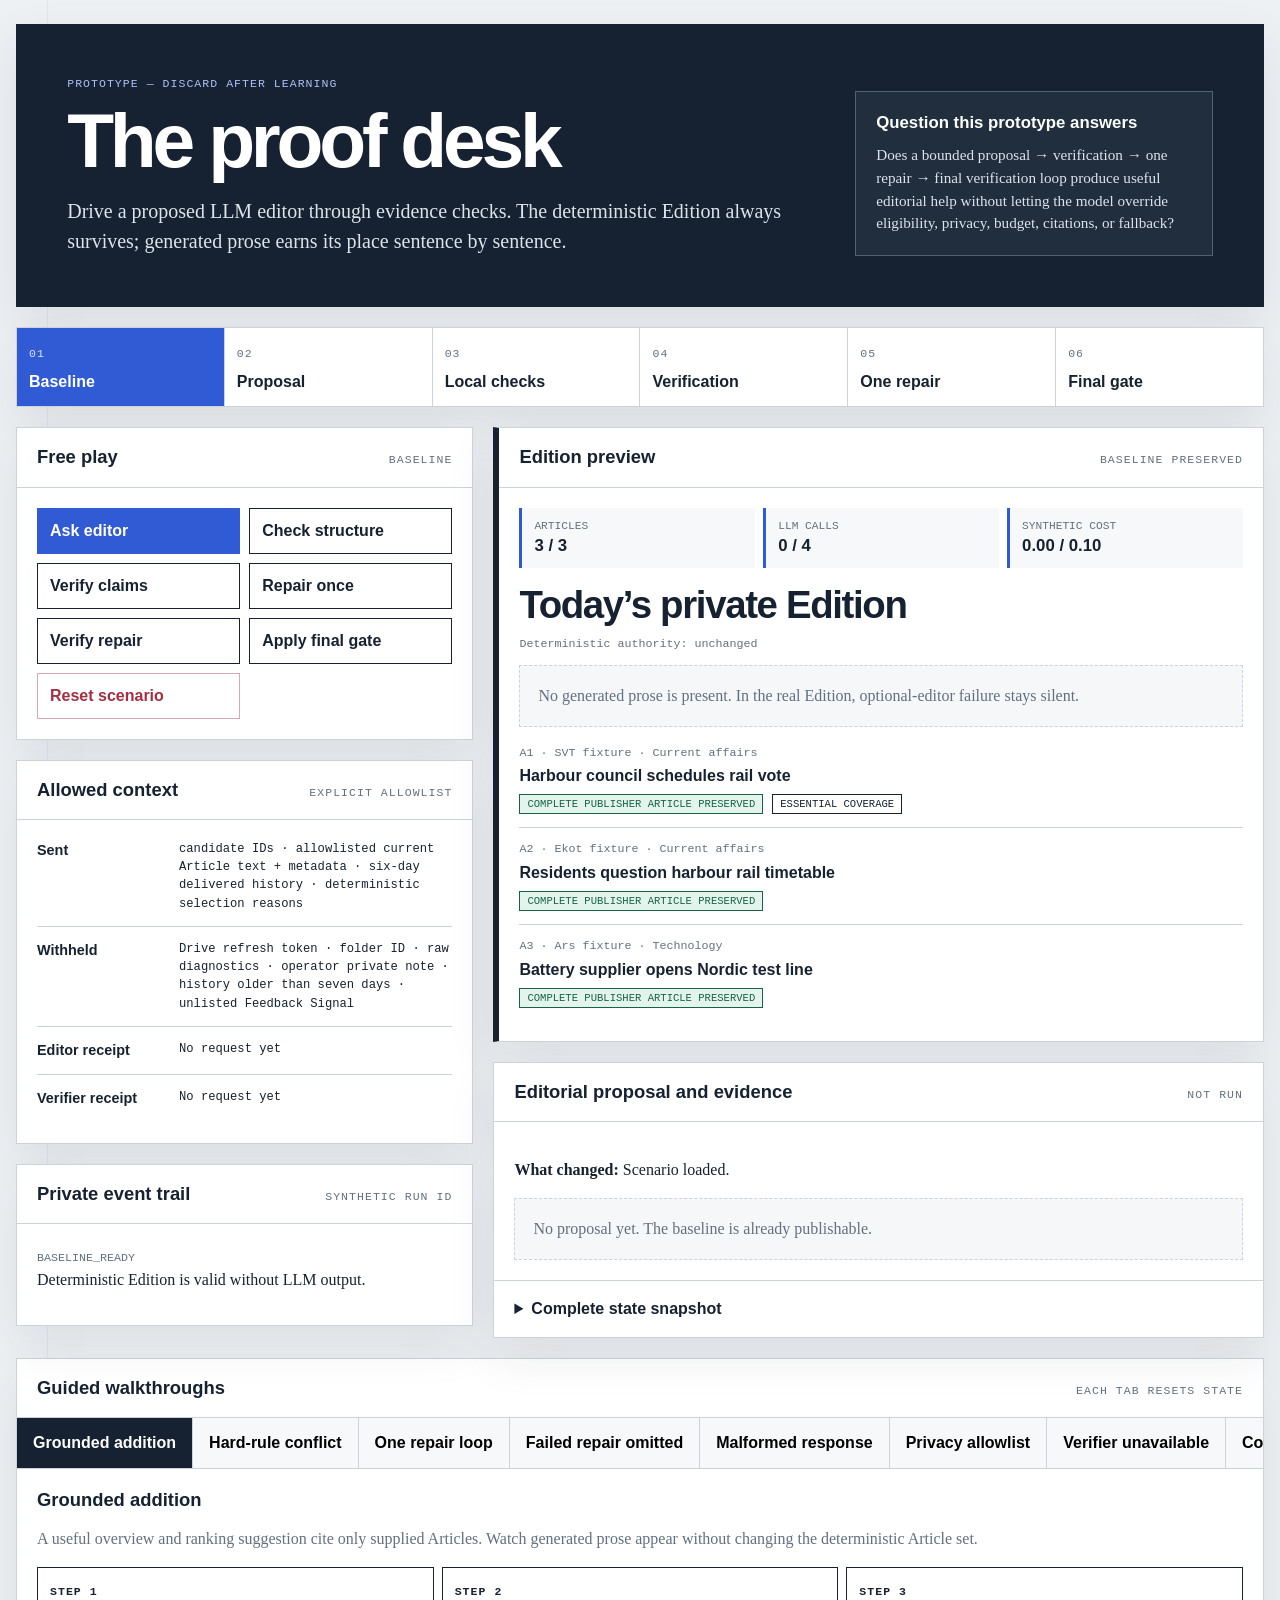
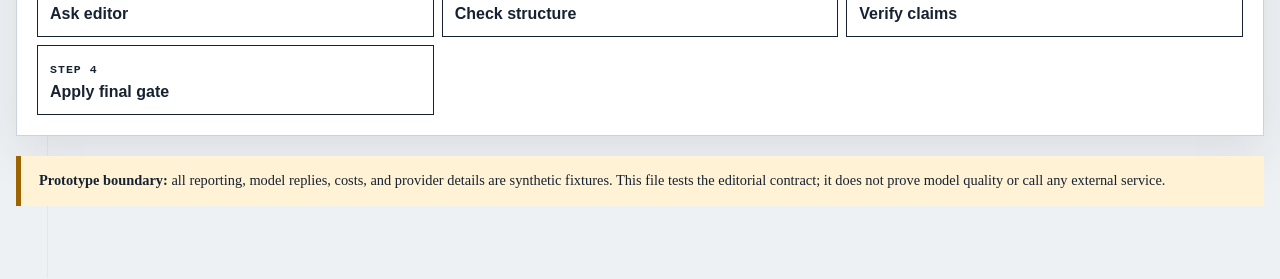
==== prototypes/llm-editor/index.html @ 22c4b96f "prototype: explore verified LLM editor loop" ====
<!DOCTYPE html>
<html lang="en">
<head>
  <meta charset="utf-8">
  <meta name="viewport" content="width=device-width, initial-scale=1">
  <title>LLM editor proof desk — throwaway prototype</title>
  <style>
    :root {
      --paper: #eef1f4;
      --sheet: #ffffff;
      --ink: #162231;
      --muted: #627080;
      --rule: #cbd3dc;
      --blue: #315bd5;
      --blue-soft: #e6ecff;
      --amber: #9d6300;
      --amber-soft: #fff2d5;
      --red: #a52e43;
      --red-soft: #ffe8ec;
      --green: #176348;
      --green-soft: #e2f4ec;
      --shadow: 0 18px 45px rgba(22, 34, 49, 0.09);
      --display: "Avenir Next", Avenir, "Segoe UI", sans-serif;
      --body: Charter, "Bitstream Charter", Georgia, serif;
      --utility: ui-monospace, "SFMono-Regular", Consolas, monospace;
    }

    * { box-sizing: border-box; }

    body {
      margin: 0;
      color: var(--ink);
      background:
        linear-gradient(90deg, transparent 0 47px, rgba(49, 91, 213, 0.08) 47px 48px, transparent 48px),
        var(--paper);
      font-family: var(--body);
      line-height: 1.5;
    }

    button { font: inherit; }
    button:focus-visible, summary:focus-visible { outline: 3px solid #86a2ff; outline-offset: 3px; }

    .shell { width: min(1480px, calc(100% - 32px)); margin: 24px auto 72px; }

    .masthead {
      display: grid;
      grid-template-columns: minmax(0, 1.7fr) minmax(280px, 0.8fr);
      gap: 28px;
      padding: clamp(24px, 4vw, 56px);
      background: var(--ink);
      color: #fff;
      box-shadow: var(--shadow);
    }

    .kicker, .label, .status, .step-number {
      font-family: var(--utility);
      font-size: 0.72rem;
      letter-spacing: 0.09em;
      text-transform: uppercase;
    }

    .kicker { color: #aebff7; }
    h1 { max-width: 820px; margin: 12px 0 18px; font: 700 clamp(2.3rem, 6vw, 5.8rem)/0.96 var(--display); letter-spacing: -0.055em; }
    .lede { max-width: 780px; margin: 0; color: #dce3eb; font-size: clamp(1rem, 1.7vw, 1.25rem); }
    .question { align-self: end; padding: 20px; border: 1px solid #536170; background: #202e3d; }
    .question strong { display: block; margin-bottom: 10px; font: 650 1.05rem/1.3 var(--display); }
    .question p { margin: 0; color: #dce3eb; font-size: 0.95rem; }

    .pipeline {
      display: grid;
      grid-template-columns: repeat(6, 1fr);
      gap: 1px;
      margin: 20px 0;
      background: var(--rule);
      border: 1px solid var(--rule);
      box-shadow: var(--shadow);
    }

    .pipeline-step { min-height: 74px; padding: 12px; background: var(--sheet); }
    .pipeline-step .step-number { color: var(--muted); }
    .pipeline-step strong { display: block; margin-top: 6px; font-family: var(--display); }
    .pipeline-step.active { background: var(--blue); color: #fff; }
    .pipeline-step.active .step-number { color: #dbe4ff; }
    .pipeline-step.done { background: var(--green-soft); }
    .pipeline-step.failed { background: var(--red-soft); }

    .workspace { display: grid; grid-template-columns: minmax(0, 0.92fr) minmax(420px, 1.55fr); gap: 20px; align-items: start; }
    .stack { display: grid; gap: 20px; }
    .panel { background: var(--sheet); border: 1px solid var(--rule); box-shadow: var(--shadow); }
    .panel-head { display: flex; justify-content: space-between; gap: 16px; align-items: baseline; padding: 18px 20px; border-bottom: 1px solid var(--rule); }
    .panel-head h2 { margin: 0; font: 700 1.15rem/1.2 var(--display); }
    .panel-body { padding: 20px; }
    .status { color: var(--muted); }
    .status.good { color: var(--green); }
    .status.warn { color: var(--amber); }
    .status.bad { color: var(--red); }

    .actions { display: grid; grid-template-columns: repeat(2, minmax(0, 1fr)); gap: 9px; }
    .action {
      min-height: 46px;
      border: 1px solid var(--ink);
      background: #fff;
      color: var(--ink);
      cursor: pointer;
      padding: 10px 12px;
      text-align: left;
      font-family: var(--display);
      font-weight: 650;
    }
    .action:hover { background: var(--blue-soft); border-color: var(--blue); }
    .action.primary { background: var(--blue); border-color: var(--blue); color: #fff; }
    .action.reset { color: var(--red); border-color: #d8a7b0; }

    .metrics { display: grid; grid-template-columns: repeat(3, 1fr); gap: 8px; margin-bottom: 18px; }
    .metric { padding: 12px; background: #f6f8fa; border-left: 3px solid var(--blue); }
    .metric span { display: block; color: var(--muted); font: 0.7rem var(--utility); text-transform: uppercase; }
    .metric strong { display: block; margin-top: 4px; font: 700 1.05rem var(--display); }

    .article, .addition, .finding, .event, .manifest-row { border-top: 1px solid var(--rule); padding: 13px 0; }
    .article:first-child, .addition:first-child, .finding:first-child, .event:first-child, .manifest-row:first-child { border-top: 0; padding-top: 0; }
    .article h3, .addition h3 { margin: 4px 0; font: 700 1rem/1.25 var(--display); }
    .meta { color: var(--muted); font-family: var(--utility); font-size: 0.73rem; }
    .badge { display: inline-block; margin-right: 5px; padding: 3px 7px; border: 1px solid currentColor; font: 0.66rem var(--utility); text-transform: uppercase; }
    .badge.ai { color: var(--blue); background: var(--blue-soft); }
    .badge.supported { color: var(--green); background: var(--green-soft); }
    .badge.unsupported, .badge.omitted { color: var(--red); background: var(--red-soft); }
    .badge.uncertain { color: var(--amber); background: var(--amber-soft); }
    .citation { color: var(--blue); font: 0.72rem var(--utility); white-space: nowrap; }

    .edition-preview { border-left: 6px solid var(--ink); }
    .edition-title { margin: 0 0 6px; font: 750 clamp(1.6rem, 3vw, 2.5rem)/1 var(--display); letter-spacing: -0.035em; }
    .empty-addition { padding: 18px; color: var(--muted); background: #f5f7f9; border: 1px dashed var(--rule); }

    .tabs { display: flex; overflow-x: auto; border-bottom: 1px solid var(--rule); }
    .tab { flex: 0 0 auto; border: 0; border-right: 1px solid var(--rule); padding: 13px 16px; background: #f6f8fa; cursor: pointer; font-family: var(--display); font-weight: 650; }
    .tab[aria-selected="true"] { background: var(--ink); color: #fff; }
    .walkthrough { display: grid; gap: 16px; }
    .walkthrough h3 { margin: 0; font: 700 1.15rem var(--display); }
    .walkthrough p { margin: 0; color: var(--muted); }
    .guided-steps { display: grid; grid-template-columns: repeat(3, minmax(0, 1fr)); gap: 8px; }
    .guided-steps button { min-height: 52px; }

    .manifest-row { display: grid; grid-template-columns: 130px 1fr; gap: 12px; font-size: 0.9rem; }
    .manifest-row strong { font-family: var(--display); }
    .manifest-row code { font-family: var(--utility); font-size: 0.76rem; overflow-wrap: anywhere; }

    details { border-top: 1px solid var(--rule); }
    summary { padding: 16px 20px; cursor: pointer; font-family: var(--display); font-weight: 700; }
    pre { max-height: 520px; overflow: auto; margin: 0; padding: 20px; background: #101923; color: #dce7f3; font: 0.75rem/1.55 var(--utility); white-space: pre-wrap; }

    .prototype-note { margin-top: 20px; padding: 14px 18px; background: var(--amber-soft); border-left: 5px solid var(--amber); font-size: 0.9rem; }
    .walkthrough-panel { margin-top: 20px; }
    .articles { margin-top: 18px; }

    @media (max-width: 980px) {
      .masthead, .workspace { grid-template-columns: 1fr; }
      .pipeline { grid-template-columns: repeat(3, 1fr); }
    }
    @media (max-width: 620px) {
      .shell { width: min(100% - 16px, 1480px); margin-top: 8px; }
      .masthead { padding: 24px 20px; }
      .pipeline { grid-template-columns: repeat(2, 1fr); }
      .actions, .guided-steps, .metrics { grid-template-columns: 1fr; }
      .manifest-row { grid-template-columns: 1fr; gap: 3px; }
    }
    @media (prefers-reduced-motion: reduce) { * { scroll-behavior: auto !important; } }
  </style>
</head>
<body>
  <main class="shell">
    <header class="masthead">
      <div>
        <div class="kicker">Prototype — discard after learning</div>
        <h1>The proof desk</h1>
        <p class="lede">Drive a proposed LLM editor through evidence checks. The deterministic Edition always survives; generated prose earns its place sentence by sentence.</p>
      </div>
      <aside class="question">
        <strong>Question this prototype answers</strong>
        <p>Does a bounded proposal → verification → one repair → final verification loop produce useful editorial help without letting the model override eligibility, privacy, budget, citations, or fallback?</p>
      </aside>
    </header>

    <section id="pipeline" class="pipeline" aria-label="Editorial verification pipeline"></section>

    <div class="workspace">
      <div class="stack">
        <section class="panel">
          <div class="panel-head">
            <h2>Free play</h2>
            <span id="phaseStatus" class="status"></span>
          </div>
          <div class="panel-body">
            <div class="actions">
              <button type="button" class="action primary" data-action="REQUEST_PROPOSAL">Ask editor</button>
              <button type="button" class="action" data-action="VALIDATE_PROPOSAL">Check structure</button>
              <button type="button" class="action" data-action="VERIFY">Verify claims</button>
              <button type="button" class="action" data-action="REPAIR">Repair once</button>
              <button type="button" class="action" data-action="REVERIFY">Verify repair</button>
              <button type="button" class="action" data-action="APPLY_GATE">Apply final gate</button>
              <button type="button" class="action reset" data-action="RESET">Reset scenario</button>
            </div>
          </div>
        </section>

        <section class="panel">
          <div class="panel-head">
            <h2>Allowed context</h2>
            <span class="status">explicit allowlist</span>
          </div>
          <div id="manifest" class="panel-body"></div>
        </section>

        <section class="panel">
          <div class="panel-head">
            <h2>Private event trail</h2>
            <span class="status">synthetic Run ID</span>
          </div>
          <div id="events" class="panel-body"></div>
        </section>
      </div>

      <div class="stack">
        <section class="panel edition-preview">
          <div class="panel-head">
            <h2>Edition preview</h2>
            <span id="editionStatus" class="status"></span>
          </div>
          <div id="edition" class="panel-body"></div>
        </section>

        <section class="panel">
          <div class="panel-head">
            <h2>Editorial proposal and evidence</h2>
            <span id="proposalStatus" class="status"></span>
          </div>
          <div id="evidence" class="panel-body"></div>
          <details>
            <summary>Complete state snapshot</summary>
            <pre id="stateDump"></pre>
          </details>
        </section>
      </div>
    </div>

    <section class="panel walkthrough-panel">
      <div class="panel-head">
        <h2>Guided walkthroughs</h2>
        <span class="status">each tab resets state</span>
      </div>
      <div id="tabs" class="tabs" role="tablist" aria-label="Prototype scenarios"></div>
      <div id="walkthrough" class="panel-body"></div>
    </section>

    <p class="prototype-note"><strong>Prototype boundary:</strong> all reporting, model replies, costs, and provider details are synthetic fixtures. This file tests the editorial contract; it does not prove model quality or call any external service.</p>
  </main>

  <script>
    const EditorLoop = (() => {
      const ARTICLES = [
        { id: "A1", source: "SVT fixture", section: "Current affairs", title: "Harbour council schedules rail vote", selected: true, essential: true },
        { id: "A2", source: "Ekot fixture", section: "Current affairs", title: "Residents question harbour rail timetable", selected: true, essential: false },
        { id: "A3", source: "Ars fixture", section: "Technology", title: "Battery supplier opens Nordic test line", selected: true, essential: false },
        { id: "M1", source: "Muted fixture", section: "Technology", title: "Rumour repeats an old launch claim", selected: false, essential: false }
      ];

      const SCENARIOS = {
        happy: {
          title: "Grounded addition",
          description: "A useful overview and ranking suggestion cite only supplied Articles. Watch generated prose appear without changing the deterministic Article set.",
          proposal: "grounded", verification: "supported", repair: "none", costCap: 0.10, estimatedWorstCase: 0.07,
          steps: ["REQUEST_PROPOSAL", "VALIDATE_PROPOSAL", "VERIFY", "APPLY_GATE"]
        },
        authority: {
          title: "Hard-rule conflict",
          description: "The editor tries to revive a muted Article and overrule Essential Coverage. Local validation must reject the proposal before verification.",
          proposal: "authority_violation", verification: "unused", repair: "none", costCap: 0.10, estimatedWorstCase: 0.07,
          steps: ["REQUEST_PROPOSAL", "VALIDATE_PROPOSAL", "APPLY_GATE"]
        },
        repair: {
          title: "One repair loop",
          description: "One unsupported claim is found. The editor gets one repair, and the repaired prose must pass a second verification before publication.",
          proposal: "unsupported", verification: "unsupported", repair: "successful", costCap: 0.10, estimatedWorstCase: 0.09,
          steps: ["REQUEST_PROPOSAL", "VALIDATE_PROPOSAL", "VERIFY", "REPAIR", "REVERIFY", "APPLY_GATE"]
        },
        failedRepair: {
          title: "Failed repair omitted",
          description: "The single repair still contains an unsupported claim. No second repair is allowed; all optional output is omitted.",
          proposal: "unsupported", verification: "unsupported", repair: "failed", costCap: 0.10, estimatedWorstCase: 0.09,
          steps: ["REQUEST_PROPOSAL", "VALIDATE_PROPOSAL", "VERIFY", "REPAIR", "REVERIFY", "APPLY_GATE"]
        },
        malformed: {
          title: "Malformed response",
          description: "The provider returns invalid structured output. No verifier call is made and the deterministic Edition remains untouched.",
          proposal: "malformed", verification: "unused", repair: "none", costCap: 0.10, estimatedWorstCase: 0.07,
          steps: ["REQUEST_PROPOSAL", "VALIDATE_PROPOSAL", "APPLY_GATE"]
        },
        privacy: {
          title: "Privacy allowlist",
          description: "Sensitive sentinels exist in private state but are excluded from both editor and verifier receipts. Only explicitly allowed fields cross the boundary.",
          proposal: "grounded", verification: "supported", repair: "none", costCap: 0.10, estimatedWorstCase: 0.07,
          steps: ["REQUEST_PROPOSAL", "VALIDATE_PROPOSAL", "VERIFY", "APPLY_GATE"]
        },
        verifier: {
          title: "Verifier unavailable",
          description: "The proposal is structurally valid but cannot be verified. The optional layer stays silent; the baseline Edition still publishes.",
          proposal: "grounded", verification: "unavailable", repair: "none", costCap: 0.10, estimatedWorstCase: 0.07,
          steps: ["REQUEST_PROPOSAL", "VALIDATE_PROPOSAL", "VERIFY", "APPLY_GATE"]
        },
        cost: {
          title: "Cost reserve stop",
          description: "Worst-case proposal, verification, repair, and re-verification cost cannot be reserved. No provider call occurs.",
          proposal: "grounded", verification: "unused", repair: "none", costCap: 0.04, estimatedWorstCase: 0.09,
          steps: ["REQUEST_PROPOSAL", "APPLY_GATE"]
        }
      };

      const PHASES = ["baseline", "proposal", "structure", "verification", "repair", "gate"];

      function copy(value) { return JSON.parse(JSON.stringify(value)); }

      function initialState(scenarioKey = "happy") {
        const scenario = SCENARIOS[scenarioKey];
        return {
          scenarioKey,
          scenario: copy(scenario),
          runId: "proto-run-14",
          phase: "baseline",
          calls: { used: 0, maximum: 4, estimatedSpent: 0, ceiling: scenario.costCap, worstCaseReserve: scenario.estimatedWorstCase },
          manifest: {
            sent: ["candidate IDs", "allowlisted current Article text + metadata", "six-day delivered history", "deterministic selection reasons"],
            withheld: ["Drive refresh token", "folder ID", "raw diagnostics", "operator private note", "history older than seven days", "unlisted Feedback Signal"],
            editorReceipt: [],
            verifierReceipt: []
          },
          deterministic: {
            selectedArticleIds: ["A1", "A2", "A3"],
            essentialArticleIds: ["A1"],
            excludedArticleIds: ["M1"],
            budget: { maxArticles: 3, filled: 3 },
            authority: "unchanged"
          },
          proposal: null,
          structure: { status: "not_checked", reasons: [] },
          verification: { status: "not_run", findings: [] },
          repair: { attempted: false, status: "not_run" },
          outcome: { status: "baseline_ready", additions: [], suggestions: [], readerNote: null },
          events: [{ code: "BASELINE_READY", message: "Deterministic Edition is valid without LLM output." }],
          lastChange: "Scenario loaded."
        };
      }

      function groundedProposal(kind) {
        const unsupported = kind === "unsupported";
        return {
          schemaVersion: 1,
          validJson: kind !== "malformed",
          ranking: [
            { articleId: "A2", editorialPriority: "raise", reason: "Adds a resident perspective", citations: ["A2"] }
          ],
          clusterSuggestions: [
            { candidateIds: ["A1", "A2"], eventLabel: "Harbour rail vote", evidence: ["A1", "A2"], status: "advisory" }
          ],
          additions: [
            {
              id: "OVERVIEW-1",
              type: "Main Section Overview",
              section: "Current affairs",
              claims: [
                { id: "C1", text: "The harbour rail plan returns to the council for a scheduled vote.", citations: ["A1"] },
                { id: "C2", text: unsupported ? "The plan will cut every resident’s travel costs." : "Residents are questioning the proposed timetable.", citations: ["A2"] }
              ]
            },
            {
              id: "SUMMARY-A3",
              type: "Article Summary",
              articleId: "A3",
              claims: [
                { id: "C3", text: "A Nordic battery test line is opening for supplier trials.", citations: ["A3"] }
              ]
            }
          ]
        };
      }

      function proposalFor(kind) {
        if (kind === "malformed") return { raw: "{ additions: [ missing quote ]", validJson: false };
        if (kind === "authority_violation") {
          const proposal = groundedProposal("grounded");
          proposal.ranking.unshift({ articleId: "M1", editorialPriority: "raise", reason: "Include muted rumour", citations: ["M1"] });
          proposal.ranking.push({ articleId: "A1", editorialPriority: "lower", reason: "Remove essential item", citations: ["A1"] });
          return proposal;
        }
        return groundedProposal(kind);
      }

      function structuralCheck(state) {
        if (!state.proposal || state.proposal.validJson === false) return ["Response is not valid schema-conforming JSON."];
        const refs = [];
        (state.proposal.ranking || []).forEach(item => refs.push(item.articleId));
        (state.proposal.clusterSuggestions || []).forEach(item => refs.push(...item.candidateIds));
        (state.proposal.additions || []).forEach(addition => addition.claims.forEach(claim => refs.push(...claim.citations)));
        const forbidden = refs.filter(id => !state.deterministic.selectedArticleIds.includes(id));
        const reasons = [];
        if (forbidden.length) reasons.push(`References ineligible or unsupplied IDs: ${[...new Set(forbidden)].join(", ")}.`);
        if ((state.proposal.ranking || []).some(item => state.deterministic.essentialArticleIds.includes(item.articleId) && item.editorialPriority === "lower")) {
          reasons.push("Attempts to lower deterministic Essential Coverage.");
        }
        return reasons;
      }

      function findingsFor(state, repaired = false) {
        const claims = (state.proposal?.additions || []).flatMap(addition => addition.claims);
        if (repaired) return claims.map(claim => ({ claimId: claim.id, status: "supported", citations: claim.citations }));
        return claims.map(claim => ({
          claimId: claim.id,
          status: state.scenario.verification === "unsupported" && claim.id === "C2" ? "unsupported" : "supported",
          citations: claim.citations
        }));
      }

      function addEvent(next, code, message) {
        next.events.push({ code, message });
        next.lastChange = message;
        return next;
      }

      function fallback(next, code, reason) {
        next.phase = "gate";
        next.outcome = { status: "deterministic_fallback", additions: [], suggestions: [], readerNote: null };
        next.deterministic.authority = "unchanged";
        return addEvent(next, code, reason);
      }

      function reduce(state, action) {
        if (action.type === "RESET") return initialState(state.scenarioKey);
        if (action.type === "LOAD_SCENARIO") return initialState(action.scenarioKey);
        const next = copy(state);

        if (action.type === "REQUEST_PROPOSAL") {
          if (state.phase !== "baseline") return addEvent(next, "ACTION_IGNORED", "Editor can only start from the deterministic baseline.");
          if (state.calls.worstCaseReserve > state.calls.ceiling) return fallback(next, "COST_RESERVE_REJECTED", "Worst-case proposal, verification, repair, and re-verification cost cannot be reserved. No provider call made.");
          next.calls.used += 1;
          next.calls.estimatedSpent = 0.02;
          next.manifest.editorReceipt = [...next.manifest.sent];
          next.proposal = proposalFor(state.scenario.proposal);
          next.phase = "proposal";
          next.outcome.status = "proposal_received";
          return addEvent(next, "PROPOSAL_RECEIVED", "Structured editorial proposal received; deterministic Edition unchanged.");
        }

        if (action.type === "VALIDATE_PROPOSAL") {
          if (state.phase !== "proposal") return addEvent(next, "ACTION_IGNORED", "Structure can only be checked after a proposal arrives.");
          const reasons = structuralCheck(next);
          next.structure = { status: reasons.length ? "rejected" : "accepted", reasons };
          next.phase = "structure";
          if (reasons.length) return addEvent(next, "PROPOSAL_REJECTED", "Local structure or authority checks rejected the proposal before verification.");
          return addEvent(next, "PROPOSAL_ACCEPTED", "JSON shape, citation IDs, and deterministic authority checks passed.");
        }

        if (action.type === "VERIFY") {
          if (state.phase !== "structure" || state.structure.status !== "accepted") return addEvent(next, "ACTION_IGNORED", "Claims can only be verified after local checks pass.");
          if (state.scenario.verification === "unavailable") return fallback(next, "VERIFIER_UNAVAILABLE", "Verifier unavailable; all optional output discarded without a reader-facing error.");
          next.calls.used += 1;
          next.calls.estimatedSpent = 0.04;
          next.manifest.verifierReceipt = [...next.manifest.sent];
          next.verification.findings = findingsFor(next, false);
          const failed = next.verification.findings.some(item => item.status !== "supported");
          next.verification.status = failed ? "repair_required" : "supported";
          next.phase = "verification";
          return addEvent(next, failed ? "CLAIM_REJECTED" : "CLAIMS_SUPPORTED", failed ? "At least one claim is unsupported; one repair is available." : "Every factual sentence is supported by supplied citations.");
        }

        if (action.type === "REPAIR") {
          if (state.phase !== "verification" || state.verification.status !== "repair_required") return addEvent(next, "ACTION_IGNORED", "Repair is available only after a failed verification.");
          next.calls.used += 1;
          next.calls.estimatedSpent = 0.06;
          next.repair = { attempted: true, status: "received" };
          if (state.scenario.repair === "successful") {
            const claim = next.proposal.additions.flatMap(addition => addition.claims).find(item => item.id === "C2");
            claim.text = "Residents are questioning the proposed timetable.";
            claim.citations = ["A2"];
          }
          next.phase = "repair";
          return addEvent(next, "REPAIR_RECEIVED", "One repaired proposal received. New prose remains unpublished until verified again.");
        }

        if (action.type === "REVERIFY") {
          if (state.phase !== "repair") return addEvent(next, "ACTION_IGNORED", "Only repaired prose can enter final verification.");
          next.calls.used += 1;
          next.calls.estimatedSpent = 0.08;
          next.verification.findings = findingsFor(next, state.scenario.repair === "successful");
          const failed = next.verification.findings.some(item => item.status !== "supported");
          next.verification.status = failed ? "rejected_final" : "supported_after_repair";
          next.phase = "verification";
          return addEvent(next, failed ? "REPAIR_REJECTED" : "REPAIR_SUPPORTED", failed ? "Repaired prose still has unresolved claims; no further loop is allowed." : "The single repair passed fresh verification.");
        }

        if (action.type === "APPLY_GATE") {
          if (["supported", "supported_after_repair"].includes(state.verification.status) && state.structure.status === "accepted") {
            next.phase = "gate";
            next.outcome = {
              status: "enhanced",
              additions: copy(state.proposal.additions),
              suggestions: ["A2 receives a bounded editorial raise", "A1 + A2 sent to deterministic cluster evaluation"],
              readerNote: "AI-generated from the cited Articles and automatically reviewed."
            };
            next.deterministic.authority = "re-applied after advisory suggestions";
            return addEvent(next, "ENHANCEMENT_ACCEPTED", "Verified additions published; advisory suggestions passed back through deterministic constraints.");
          }
          if (["rejected", "rejected_final"].includes(state.structure.status) || state.verification.status === "rejected_final") {
            return fallback(next, "ENHANCEMENT_OMITTED", "Optional output failed its final gate; deterministic Edition retained.");
          }
          if (state.outcome.status === "deterministic_fallback") return addEvent(next, "FALLBACK_CONFIRMED", "Deterministic fallback already selected.");
          return addEvent(next, "ACTION_IGNORED", "Final gate needs verified prose or a terminal failure.");
        }

        return addEvent(next, "UNKNOWN_ACTION", `Unknown action: ${action.type}`);
      }

      return { ARTICLES, SCENARIOS, PHASES, initialState, reduce };
    })();

    let state = EditorLoop.initialState();

    const el = id => document.getElementById(id);
    const escapeHtml = value => String(value).replace(/[&<>"]/g, character => ({ "&": "&amp;", "<": "&lt;", ">": "&gt;", '"': "&quot;" })[character]);
    const phaseIndex = phase => ({ baseline: 0, proposal: 1, structure: 2, verification: 3, repair: 4, gate: 5 })[phase] ?? 0;

    function renderPipeline() {
      const active = phaseIndex(state.phase);
      const names = ["Baseline", "Proposal", "Local checks", "Verification", "One repair", "Final gate"];
      el("pipeline").innerHTML = names.map((name, index) => {
        let cls = "pipeline-step";
        if (index < active) cls += " done";
        if (index === active) cls += " active";
        if (state.outcome.status === "deterministic_fallback" && index === active) cls += " failed";
        return `<div class="${cls}"><span class="step-number">${String(index + 1).padStart(2, "0")}</span><strong>${name}</strong></div>`;
      }).join("");
    }

    function renderManifest() {
      const rows = [
        ["Sent", state.manifest.sent.join(" · ")],
        ["Withheld", state.manifest.withheld.join(" · ")],
        ["Editor receipt", state.manifest.editorReceipt.length ? state.manifest.editorReceipt.join(" · ") : "No request yet"],
        ["Verifier receipt", state.manifest.verifierReceipt.length ? state.manifest.verifierReceipt.join(" · ") : "No request yet"]
      ];
      el("manifest").innerHTML = rows.map(([key, value]) => `<div class="manifest-row"><strong>${key}</strong><code>${escapeHtml(value)}</code></div>`).join("");
    }

    function renderEdition() {
      const enhanced = state.outcome.status === "enhanced";
      const additions = enhanced ? state.outcome.additions : [];
      const additionHtml = additions.length ? additions.map(addition => `
        <article class="addition">
          <span class="badge ai">${escapeHtml(addition.type)}</span>
          <h3>${escapeHtml(addition.section || `About ${addition.articleId}`)}</h3>
          ${addition.claims.map(claim => `<p>${escapeHtml(claim.text)} <span class="citation">[${claim.citations.join(", ")}]</span></p>`).join("")}
        </article>`).join("") : `<div class="empty-addition">No generated prose is present. In the real Edition, optional-editor failure stays silent.</div>`;
      const articles = EditorLoop.ARTICLES.filter(article => state.deterministic.selectedArticleIds.includes(article.id)).map(article => `
        <article class="article">
          <div class="meta">${article.id} · ${escapeHtml(article.source)} · ${escapeHtml(article.section)}</div>
          <h3>${escapeHtml(article.title)}</h3>
          <span class="badge supported">Complete publisher Article preserved</span>
          ${article.essential ? '<span class="badge">Essential Coverage</span>' : ''}
        </article>`).join("");
      el("edition").innerHTML = `
        <div class="metrics">
          <div class="metric"><span>Articles</span><strong>${state.deterministic.selectedArticleIds.length} / ${state.deterministic.budget.maxArticles}</strong></div>
          <div class="metric"><span>LLM calls</span><strong>${state.calls.used} / ${state.calls.maximum}</strong></div>
          <div class="metric"><span>Synthetic cost</span><strong>${state.calls.estimatedSpent.toFixed(2)} / ${state.calls.ceiling.toFixed(2)}</strong></div>
        </div>
        <h3 class="edition-title">Today’s private Edition</h3>
        <p class="meta">Deterministic authority: ${escapeHtml(state.deterministic.authority)}</p>
        ${enhanced ? `<p><span class="badge ai">Editorial Addition</span> ${escapeHtml(state.outcome.readerNote)}</p>` : ""}
        ${additionHtml}
        <div class="articles">${articles}</div>`;
      const status = enhanced ? "Verified enhancement" : state.outcome.status === "deterministic_fallback" ? "Deterministic fallback" : "Baseline preserved";
      el("editionStatus").textContent = status;
      el("editionStatus").className = `status ${enhanced ? "good" : state.outcome.status === "deterministic_fallback" ? "warn" : ""}`;
    }

    function renderEvidence() {
      const proposal = state.proposal;
      const findings = state.verification.findings || [];
      const additions = proposal?.additions || [];
      let html = `<p><strong>What changed:</strong> ${escapeHtml(state.lastChange)}</p>`;
      if (!proposal) html += `<div class="empty-addition">No proposal yet. The baseline is already publishable.</div>`;
      if (proposal?.validJson === false) html += `<div class="finding"><span class="badge unsupported">Malformed</span><p>Structured output cannot be parsed or validated.</p></div>`;
      additions.forEach(addition => {
        html += `<article class="addition"><div class="meta">${escapeHtml(addition.id)} · ${escapeHtml(addition.type)}</div>`;
        addition.claims.forEach(claim => {
          const finding = findings.find(item => item.claimId === claim.id);
          const status = finding?.status || "not verified";
          html += `<div class="finding"><span class="badge ${status === "supported" ? "supported" : status === "not verified" ? "" : "unsupported"}">${escapeHtml(status)}</span><p>${escapeHtml(claim.text)} <span class="citation">[${claim.citations.join(", ")}]</span></p></div>`;
        });
        html += `</article>`;
      });
      if (state.structure.reasons.length) html += state.structure.reasons.map(reason => `<div class="finding"><span class="badge unsupported">Local rejection</span><p>${escapeHtml(reason)}</p></div>`).join("");
      el("evidence").innerHTML = html;
      el("proposalStatus").textContent = state.verification.status.replaceAll("_", " ");
      el("proposalStatus").className = `status ${state.verification.status.includes("supported") ? "good" : state.verification.status.includes("reject") || state.structure.status === "rejected" ? "bad" : ""}`;
      el("stateDump").textContent = JSON.stringify(state, null, 2);
    }

    function renderEvents() {
      el("events").innerHTML = [...state.events].reverse().map(event => `<div class="event"><span class="meta">${escapeHtml(event.code)}</span><br>${escapeHtml(event.message)}</div>`).join("");
    }

    function renderTabs() {
      el("tabs").innerHTML = Object.entries(EditorLoop.SCENARIOS).map(([key, scenario]) => `<button type="button" class="tab" role="tab" aria-selected="${state.scenarioKey === key}" data-scenario="${key}">${escapeHtml(scenario.title)}</button>`).join("");
      const scenario = EditorLoop.SCENARIOS[state.scenarioKey];
      el("walkthrough").innerHTML = `<div class="walkthrough"><h3>${escapeHtml(scenario.title)}</h3><p>${escapeHtml(scenario.description)}</p><div class="guided-steps">${scenario.steps.map((step, index) => `<button type="button" class="action" data-action="${step}"><span class="step-number">Step ${index + 1}</span><br>${escapeHtml({ REQUEST_PROPOSAL: "Ask editor", VALIDATE_PROPOSAL: "Check structure", VERIFY: "Verify claims", REPAIR: "Repair once", REVERIFY: "Verify repair", APPLY_GATE: "Apply final gate" }[step])}</button>`).join("")}</div></div>`;
    }

    function render() {
      renderPipeline();
      renderManifest();
      renderEdition();
      renderEvidence();
      renderEvents();
      renderTabs();
      el("phaseStatus").textContent = state.phase;
    }

    document.addEventListener("click", event => {
      const scenarioButton = event.target.closest("[data-scenario]");
      if (scenarioButton) {
        state = EditorLoop.reduce(state, { type: "LOAD_SCENARIO", scenarioKey: scenarioButton.dataset.scenario });
        render();
        return;
      }
      const actionButton = event.target.closest("[data-action]");
      if (actionButton) {
        state = EditorLoop.reduce(state, { type: actionButton.dataset.action });
        render();
      }
    });

    render();
  </script>
</body>
</html>
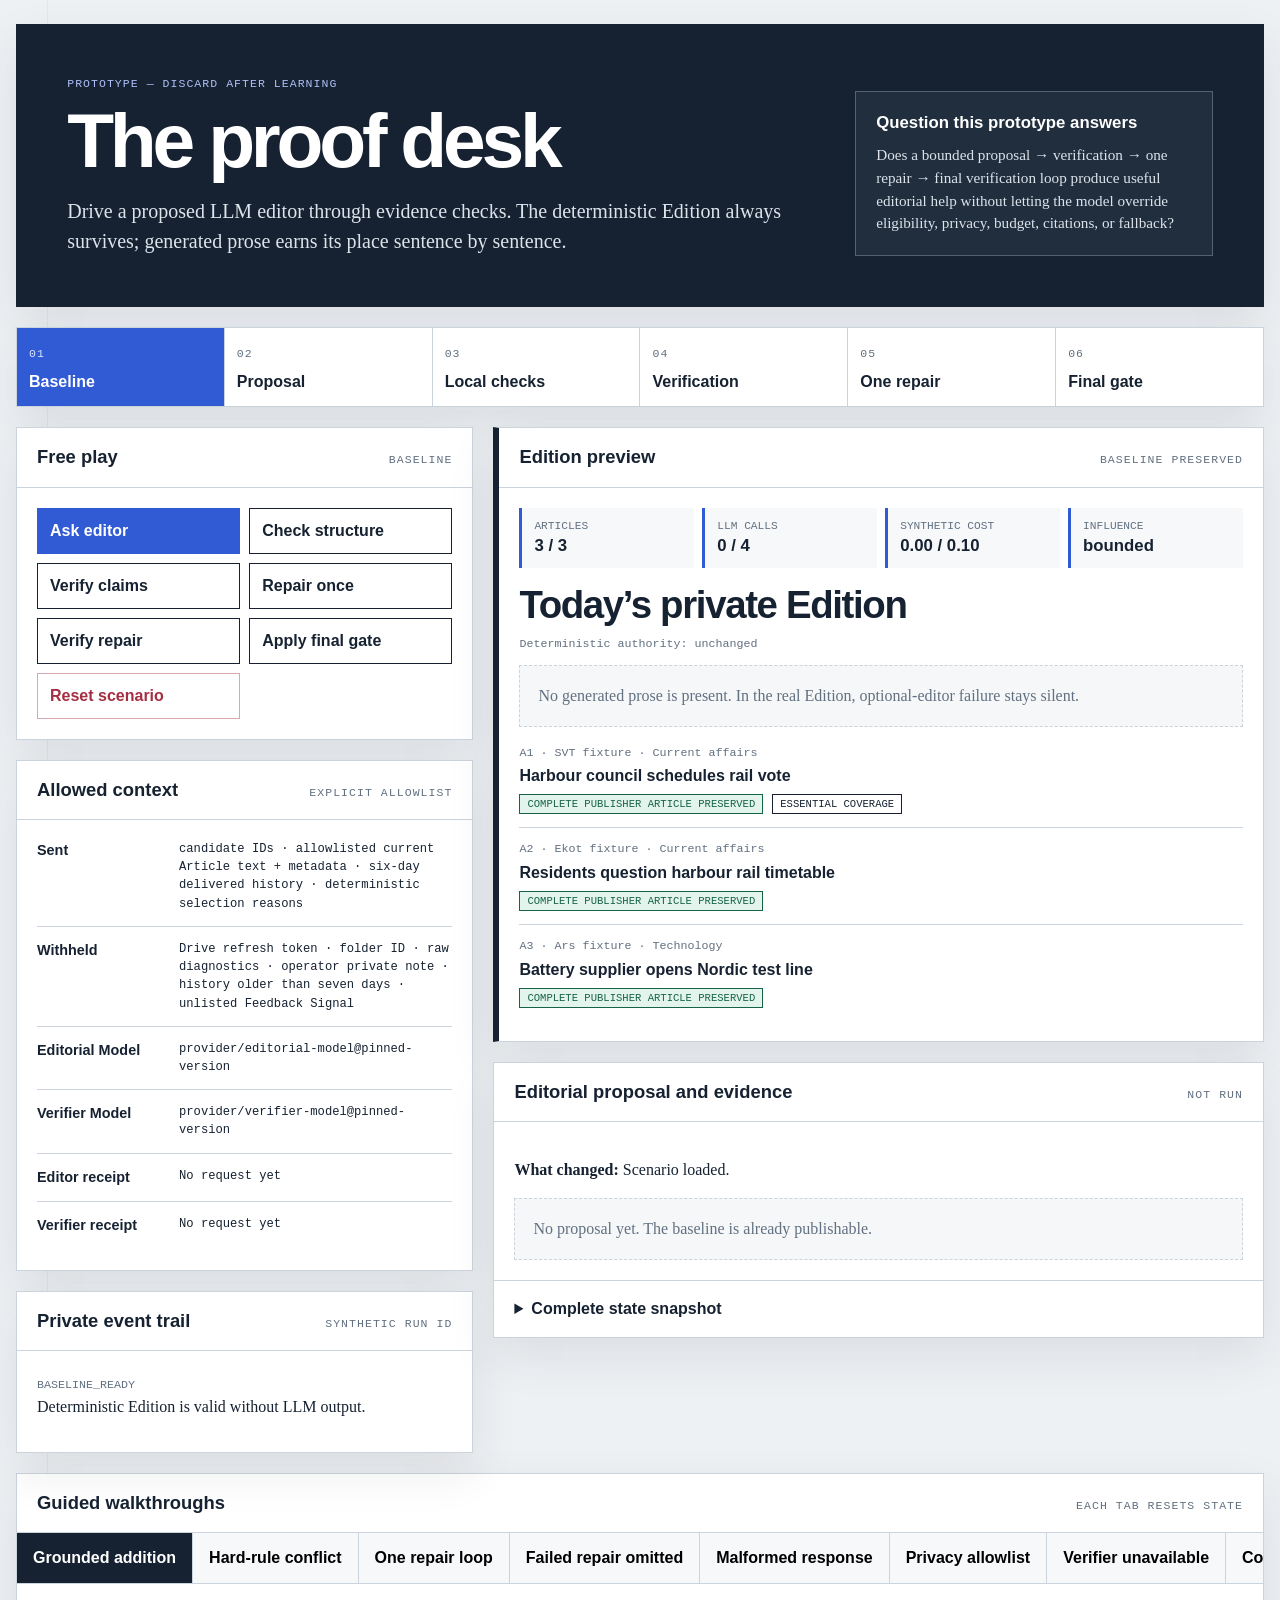
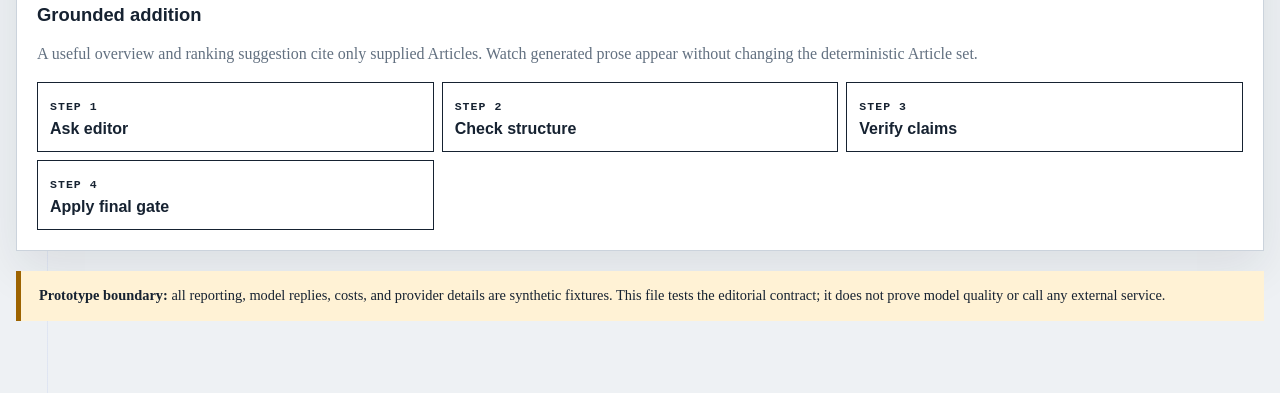
==== commit bd29b968: "prototype: show evaluated model pairing" ====
--- a/prototypes/llm-editor/index.html
+++ b/prototypes/llm-editor/index.html
@@ -111,7 +111,7 @@
     .action.primary { background: var(--blue); border-color: var(--blue); color: #fff; }
     .action.reset { color: var(--red); border-color: #d8a7b0; }
 
-    .metrics { display: grid; grid-template-columns: repeat(3, 1fr); gap: 8px; margin-bottom: 18px; }
+    .metrics { display: grid; grid-template-columns: repeat(auto-fit, minmax(120px, 1fr)); gap: 8px; margin-bottom: 18px; }
     .metric { padding: 12px; background: #f6f8fa; border-left: 3px solid var(--blue); }
     .metric span { display: block; color: var(--muted); font: 0.7rem var(--utility); text-transform: uppercase; }
     .metric strong { display: block; margin-top: 4px; font: 700 1.05rem var(--display); }
@@ -326,6 +326,12 @@
           runId: "proto-run-14",
           phase: "baseline",
           calls: { used: 0, maximum: 4, estimatedSpent: 0, ceiling: scenario.costCap, worstCaseReserve: scenario.estimatedWorstCase },
+          models: {
+            editorial: "provider/editorial-model@pinned-version",
+            verifier: "provider/verifier-model@pinned-version",
+            evaluatedPair: true
+          },
+          editorialInfluence: "bounded",
           manifest: {
             sent: ["candidate IDs", "allowlisted current Article text + metadata", "six-day delivered history", "deterministic selection reasons"],
             withheld: ["Drive refresh token", "folder ID", "raw diagnostics", "operator private note", "history older than seven days", "unlisted Feedback Signal"],
@@ -542,6 +548,8 @@
       const rows = [
         ["Sent", state.manifest.sent.join(" · ")],
         ["Withheld", state.manifest.withheld.join(" · ")],
+        ["Editorial Model", state.models.editorial],
+        ["Verifier Model", state.models.verifier],
         ["Editor receipt", state.manifest.editorReceipt.length ? state.manifest.editorReceipt.join(" · ") : "No request yet"],
         ["Verifier receipt", state.manifest.verifierReceipt.length ? state.manifest.verifierReceipt.join(" · ") : "No request yet"]
       ];
@@ -569,6 +577,7 @@
           <div class="metric"><span>Articles</span><strong>${state.deterministic.selectedArticleIds.length} / ${state.deterministic.budget.maxArticles}</strong></div>
           <div class="metric"><span>LLM calls</span><strong>${state.calls.used} / ${state.calls.maximum}</strong></div>
           <div class="metric"><span>Synthetic cost</span><strong>${state.calls.estimatedSpent.toFixed(2)} / ${state.calls.ceiling.toFixed(2)}</strong></div>
+          <div class="metric"><span>Influence</span><strong>${escapeHtml(state.editorialInfluence)}</strong></div>
         </div>
         <h3 class="edition-title">Today’s private Edition</h3>
         <p class="meta">Deterministic authority: ${escapeHtml(state.deterministic.authority)}</p>
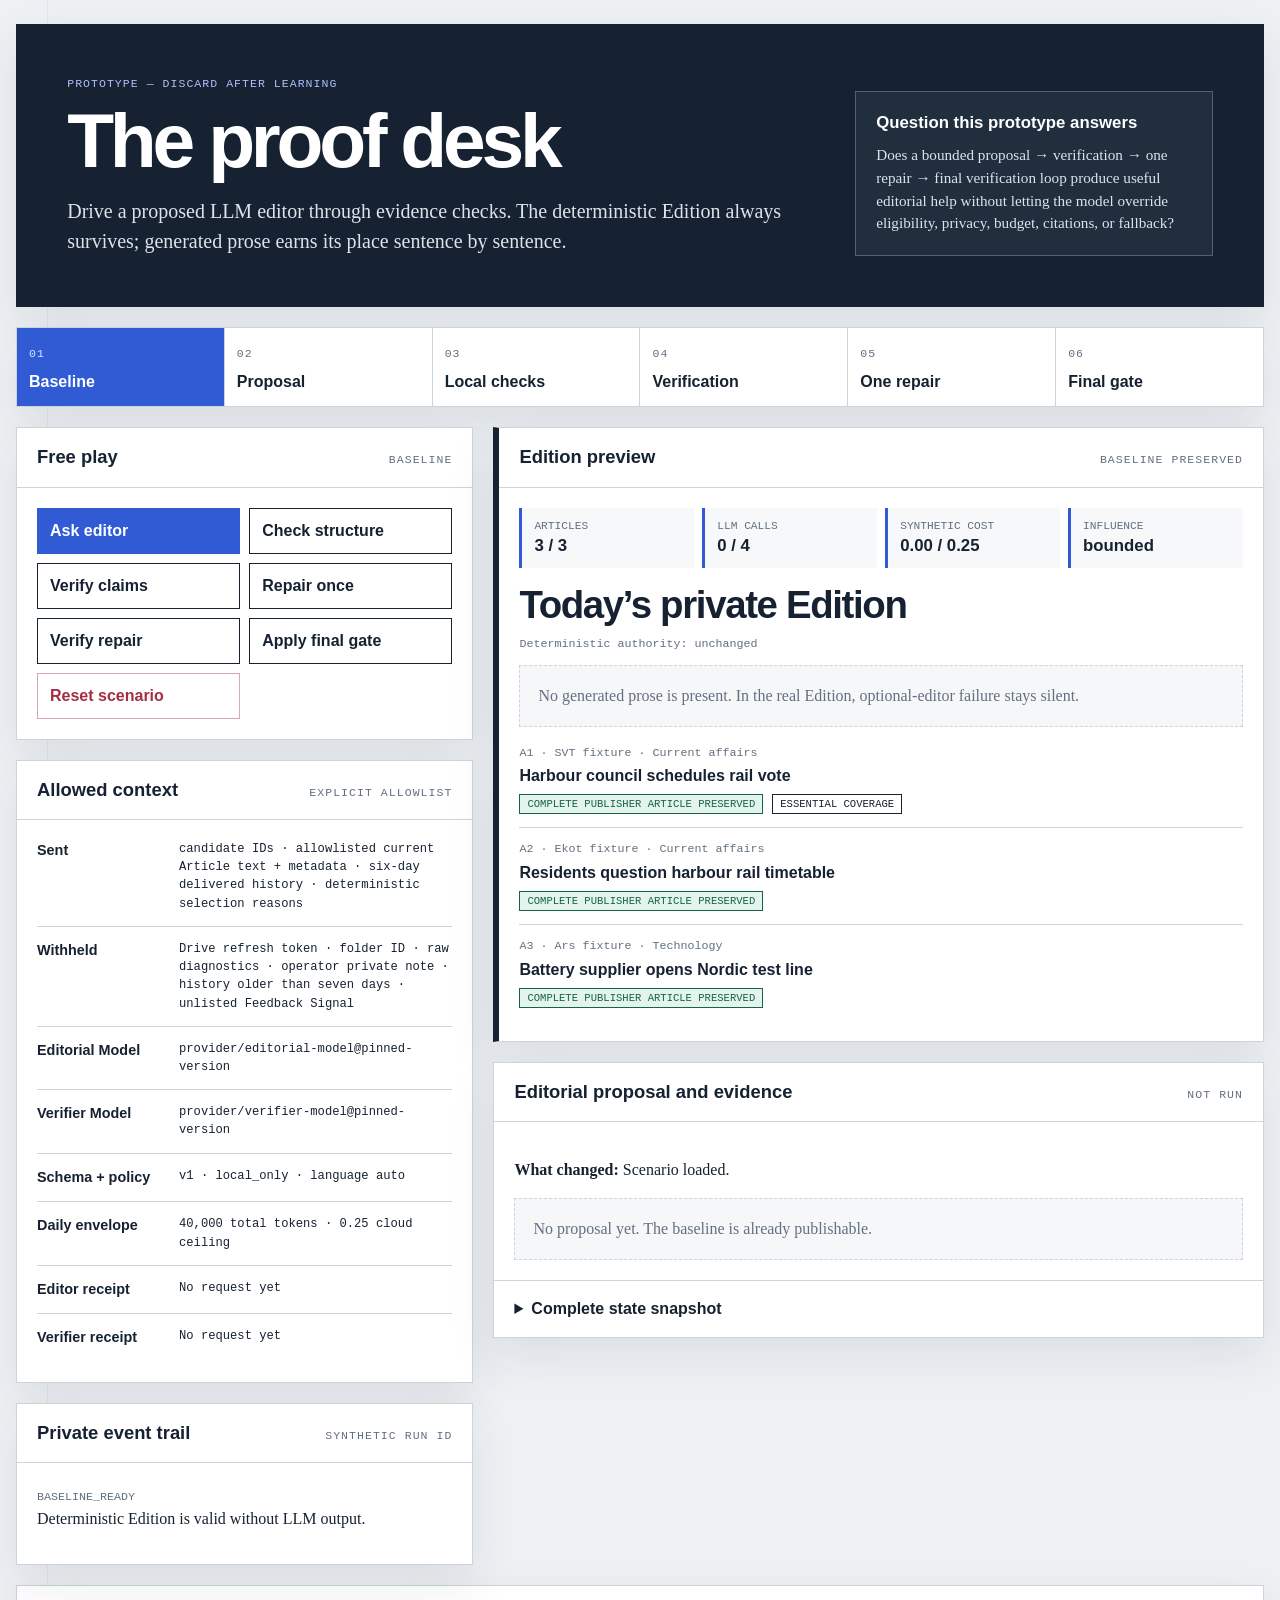
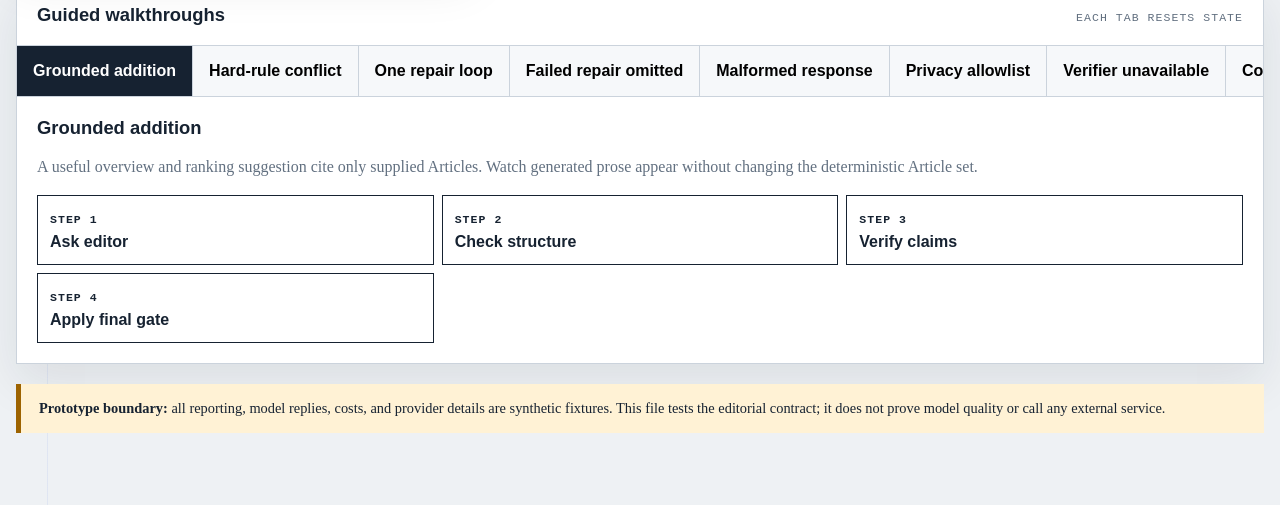
==== commit 05ee5fbe: "prototype: capture final LLM editor contract" ====
--- a/prototypes/llm-editor/index.html
+++ b/prototypes/llm-editor/index.html
@@ -267,43 +267,43 @@
         happy: {
           title: "Grounded addition",
           description: "A useful overview and ranking suggestion cite only supplied Articles. Watch generated prose appear without changing the deterministic Article set.",
-          proposal: "grounded", verification: "supported", repair: "none", costCap: 0.10, estimatedWorstCase: 0.07,
+          proposal: "grounded", verification: "supported", repair: "none", costCap: 0.25, estimatedWorstCase: 0.07,
           steps: ["REQUEST_PROPOSAL", "VALIDATE_PROPOSAL", "VERIFY", "APPLY_GATE"]
         },
         authority: {
           title: "Hard-rule conflict",
           description: "The editor tries to revive a muted Article and overrule Essential Coverage. Local validation must reject the proposal before verification.",
-          proposal: "authority_violation", verification: "unused", repair: "none", costCap: 0.10, estimatedWorstCase: 0.07,
+          proposal: "authority_violation", verification: "unused", repair: "none", costCap: 0.25, estimatedWorstCase: 0.07,
           steps: ["REQUEST_PROPOSAL", "VALIDATE_PROPOSAL", "APPLY_GATE"]
         },
         repair: {
           title: "One repair loop",
           description: "One unsupported claim is found. The editor gets one repair, and the repaired prose must pass a second verification before publication.",
-          proposal: "unsupported", verification: "unsupported", repair: "successful", costCap: 0.10, estimatedWorstCase: 0.09,
+          proposal: "unsupported", verification: "unsupported", repair: "successful", costCap: 0.25, estimatedWorstCase: 0.09,
           steps: ["REQUEST_PROPOSAL", "VALIDATE_PROPOSAL", "VERIFY", "REPAIR", "REVERIFY", "APPLY_GATE"]
         },
         failedRepair: {
           title: "Failed repair omitted",
           description: "The single repair still contains an unsupported claim. No second repair is allowed; all optional output is omitted.",
-          proposal: "unsupported", verification: "unsupported", repair: "failed", costCap: 0.10, estimatedWorstCase: 0.09,
+          proposal: "unsupported", verification: "unsupported", repair: "failed", costCap: 0.25, estimatedWorstCase: 0.09,
           steps: ["REQUEST_PROPOSAL", "VALIDATE_PROPOSAL", "VERIFY", "REPAIR", "REVERIFY", "APPLY_GATE"]
         },
         malformed: {
           title: "Malformed response",
           description: "The provider returns invalid structured output. No verifier call is made and the deterministic Edition remains untouched.",
-          proposal: "malformed", verification: "unused", repair: "none", costCap: 0.10, estimatedWorstCase: 0.07,
+          proposal: "malformed", verification: "unused", repair: "none", costCap: 0.25, estimatedWorstCase: 0.07,
           steps: ["REQUEST_PROPOSAL", "VALIDATE_PROPOSAL", "APPLY_GATE"]
         },
         privacy: {
           title: "Privacy allowlist",
           description: "Sensitive sentinels exist in private state but are excluded from both editor and verifier receipts. Only explicitly allowed fields cross the boundary.",
-          proposal: "grounded", verification: "supported", repair: "none", costCap: 0.10, estimatedWorstCase: 0.07,
+          proposal: "grounded", verification: "supported", repair: "none", costCap: 0.25, estimatedWorstCase: 0.07,
           steps: ["REQUEST_PROPOSAL", "VALIDATE_PROPOSAL", "VERIFY", "APPLY_GATE"]
         },
         verifier: {
           title: "Verifier unavailable",
           description: "The proposal is structurally valid but cannot be verified. The optional layer stays silent; the baseline Edition still publishes.",
-          proposal: "grounded", verification: "unavailable", repair: "none", costCap: 0.10, estimatedWorstCase: 0.07,
+          proposal: "grounded", verification: "unavailable", repair: "none", costCap: 0.25, estimatedWorstCase: 0.07,
           steps: ["REQUEST_PROPOSAL", "VALIDATE_PROPOSAL", "VERIFY", "APPLY_GATE"]
         },
         cost: {
@@ -332,6 +332,15 @@
             evaluatedPair: true
           },
           editorialInfluence: "bounded",
+          contract: {
+            schemaVersion: 1,
+            sourceProcessing: "local_only",
+            editorialLanguage: "auto",
+            wordLimits: { articleSummary: 80, revisionSummary: 120, mainSectionOverview: 180 },
+            evidenceRetentionDays: 90,
+            evidenceBytesPerRun: 262144,
+            totalTokenCeiling: 40000
+          },
           manifest: {
             sent: ["candidate IDs", "allowlisted current Article text + metadata", "six-day delivered history", "deterministic selection reasons"],
             withheld: ["Drive refresh token", "folder ID", "raw diagnostics", "operator private note", "history older than seven days", "unlisted Feedback Signal"],
@@ -550,6 +559,8 @@
         ["Withheld", state.manifest.withheld.join(" · ")],
         ["Editorial Model", state.models.editorial],
         ["Verifier Model", state.models.verifier],
+        ["Schema + policy", `v${state.contract.schemaVersion} · ${state.contract.sourceProcessing} · language ${state.contract.editorialLanguage}`],
+        ["Daily envelope", `${state.contract.totalTokenCeiling.toLocaleString()} total tokens · ${state.calls.ceiling.toFixed(2)} cloud ceiling`],
         ["Editor receipt", state.manifest.editorReceipt.length ? state.manifest.editorReceipt.join(" · ") : "No request yet"],
         ["Verifier receipt", state.manifest.verifierReceipt.length ? state.manifest.verifierReceipt.join(" · ") : "No request yet"]
       ];
